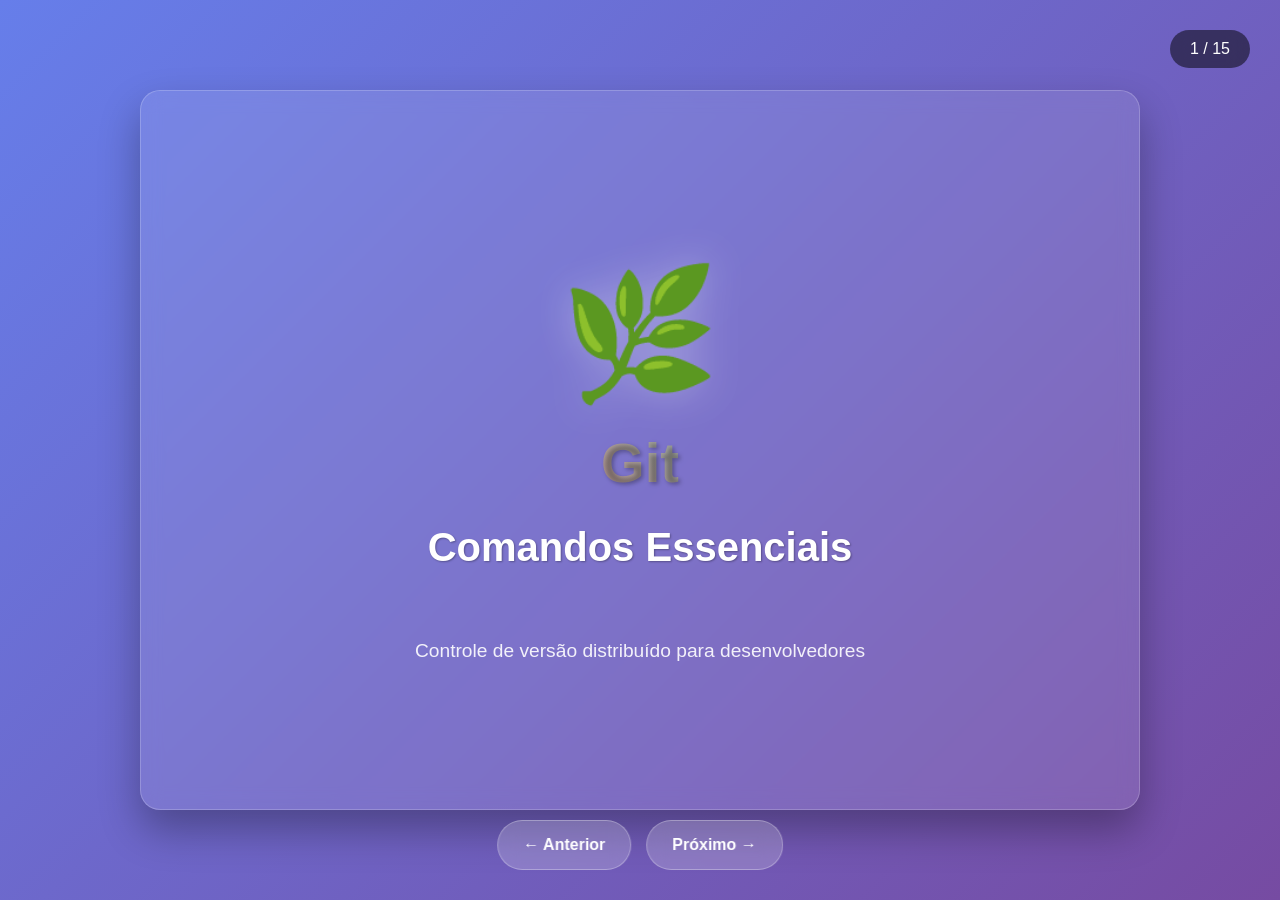
==== index.html @ bf5bda8c "commit init" ====
<!DOCTYPE html>
<html lang="pt-BR">
<head>
    <meta charset="UTF-8">
    <meta name="viewport" content="width=device-width, initial-scale=1.0">
    <title>Git - Comandos Essenciais</title>
    <style>
        * {
            margin: 0;
            padding: 0;
            box-sizing: border-box;
        }

        body {
            font-family: 'Segoe UI', Tahoma, Geneva, Verdana, sans-serif;
            background: linear-gradient(135deg, #667eea 0%, #764ba2 100%);
            color: white;
            overflow: hidden;
        }

        .presentation {
            position: relative;
            width: 100vw;
            height: 100vh;
            display: flex;
            align-items: center;
            justify-content: center;
        }

        .slide {
            display: none;
            width: 90%;
            max-width: 1000px;
            height: 80%;
            background: rgba(255, 255, 255, 0.1);
            backdrop-filter: blur(10px);
            border-radius: 20px;
            padding: 60px;
            text-align: center;
            border: 1px solid rgba(255, 255, 255, 0.2);
            box-shadow: 0 20px 40px rgba(0, 0, 0, 0.3);
            animation: slideIn 0.5s ease-in-out;
        }

        .slide.active {
            display: flex;
            flex-direction: column;
            justify-content: center;
        }

        @keyframes slideIn {
            from {
                opacity: 0;
                transform: translateX(50px);
            }
            to {
                opacity: 1;
                transform: translateX(0);
            }
        }

        h1 {
            font-size: 3.5em;
            margin-bottom: 30px;
            text-shadow: 2px 2px 4px rgba(0, 0, 0, 0.3);
            background: linear-gradient(45deg, #ff6b6b, #4ecdc4);
            -webkit-background-clip: text;
            -webkit-text-fill-color: transparent;
            background-clip: text;
        }

        h2 {
            font-size: 2.5em;
            margin-bottom: 40px;
            color: #fff;
            text-shadow: 1px 1px 2px rgba(0, 0, 0, 0.3);
        }

        h3 {
            font-size: 1.8em;
            margin-bottom: 20px;
            color: #ffd93d;
        }

        .git-logo {
            font-size: 8em;
            margin: 20px 0;
            filter: drop-shadow(0 0 20px rgba(255, 255, 255, 0.3));
        }

        .command-box {
            background: rgba(0, 0, 0, 0.6);
            border-radius: 15px;
            padding: 25px;
            margin: 20px 0;
            font-family: 'Courier New', monospace;
            border-left: 5px solid #4ecdc4;
            text-align: left;
        }

        .command {
            color: #4ecdc4;
            font-size: 1.2em;
            font-weight: bold;
            margin-bottom: 10px;
        }

        .description {
            color: #ccc;
            font-size: 1em;
            line-height: 1.5;
        }

        .workflow-step {
            background: linear-gradient(135deg, rgba(255, 107, 107, 0.2), rgba(78, 205, 196, 0.2));
            border-radius: 15px;
            padding: 25px;
            margin: 15px 0;
            border: 2px solid rgba(255, 255, 255, 0.1);
            transition: transform 0.3s ease;
        }

        .workflow-step:hover {
            transform: translateY(-5px);
            box-shadow: 0 10px 20px rgba(0, 0, 0, 0.2);
        }

        .step-number {
            display: inline-block;
            background: #ff6b6b;
            color: white;
            width: 40px;
            height: 40px;
            border-radius: 50%;
            line-height: 40px;
            text-align: center;
            font-weight: bold;
            margin-right: 15px;
            font-size: 1.2em;
        }

        .navigation {
            position: fixed;
            bottom: 30px;
            left: 50%;
            transform: translateX(-50%);
            display: flex;
            gap: 15px;
            z-index: 1000;
        }

        .nav-btn {
            padding: 15px 25px;
            background: rgba(255, 255, 255, 0.2);
            border: none;
            border-radius: 50px;
            color: white;
            cursor: pointer;
            font-size: 1em;
            font-weight: bold;
            backdrop-filter: blur(10px);
            border: 1px solid rgba(255, 255, 255, 0.3);
            transition: all 0.3s ease;
        }

        .nav-btn:hover {
            background: rgba(255, 255, 255, 0.3);
            transform: translateY(-2px);
            box-shadow: 0 5px 15px rgba(0, 0, 0, 0.3);
        }

        .slide-counter {
            position: fixed;
            top: 30px;
            right: 30px;
            background: rgba(0, 0, 0, 0.5);
            padding: 10px 20px;
            border-radius: 25px;
            font-size: 1em;
            backdrop-filter: blur(10px);
        }

        .important {
            color: #ffd93d;
            font-weight: bold;
        }

        .danger {
            color: #ff6b6b;
            font-weight: bold;
        }

        .success {
            color: #4ecdc4;
            font-weight: bold;
        }

        ul {
            text-align: left;
            list-style: none;
            padding: 0;
        }

        li {
            margin: 15px 0;
            padding-left: 30px;
            position: relative;
            font-size: 1.1em;
        }

        li::before {
            content: "▶";
            position: absolute;
            left: 0;
            color: #4ecdc4;
            font-weight: bold;
        }

        .git-flow {
            display: flex;
            justify-content: space-around;
            align-items: center;
            margin: 30px 0;
        }

        .flow-item {
            text-align: center;
            padding: 20px;
            background: rgba(255, 255, 255, 0.1);
            border-radius: 15px;
            margin: 0 10px;
            flex: 1;
        }

        .arrow {
            font-size: 2em;
            color: #ffd93d;
        }

        @media (max-width: 768px) {
            .slide {
                padding: 30px;
                width: 95%;
            }
            
            h1 { font-size: 2.5em; }
            h2 { font-size: 2em; }
            .git-logo { font-size: 5em; }
            
            .nav-btn {
                padding: 12px 20px;
                font-size: 0.9em;
            }
        }
    </style>
</head>
<body>
    <div class="presentation">
        <!-- Slide 1: Título -->
        <div class="slide active">
            <div class="git-logo">🌿</div>
            <h1>Git</h1>
            <h2>Comandos Essenciais</h2>
            <p style="font-size: 1.2em; margin-top: 30px; opacity: 0.9;">
                Controle de versão distribuído para desenvolvedores
            </p>
        </div>

        <!-- Slide 2: O que é Git -->
        <div class="slide">
            <h2>O que é Git? 🤔</h2>
            <ul>
                <li>Sistema de <span class="success">controle de versão</span> distribuído</li>
                <li>Criado por <span class="important">Linus Torvalds</span> em 2005</li>
                <li>Rastreia <span class="success">mudanças</span> nos arquivos</li>
                <li>Permite <span class="success">colaboração</span> em equipe</li>
                <li>Mantém <span class="important">histórico completo</span> do projeto</li>
                <li>Funciona <span class="success">offline</span></li>
            </ul>
        </div>

        <!-- Slide 3: Configuração Inicial -->
        <div class="slide">
            <h2>Configuração Inicial ⚙️</h2>
            <div class="command-box">
                <div class="command">git config --global user.name "Seu Nome"</div>
                <div class="description">Define seu nome para commits</div>
            </div>
            <div class="command-box">
                <div class="command">git config --global user.email "seu@email.com"</div>
                <div class="description">Define seu email para commits</div>
            </div>
            <div class="command-box">
                <div class="command">git config --list</div>
                <div class="description">Mostra todas as configurações</div>
            </div>
        </div>

        <!-- Slide 4: Iniciando um Repositório -->
        <div class="slide">
            <h2>Iniciando um Repositório 🚀</h2>
            <div class="command-box">
                <div class="command">git init</div>
                <div class="description">Inicializa um novo repositório Git na pasta atual</div>
            </div>
            <div class="command-box">
                <div class="command">git clone &lt;url&gt;</div>
                <div class="description">Clona um repositório remoto para sua máquina</div>
            </div>
            <div class="command-box">
                <div class="command">git status</div>
                <div class="description">Mostra o estado atual do repositório</div>
            </div>
        </div>

        <!-- Slide 5: Comandos Básicos -->
        <div class="slide">
            <h2>Comandos Básicos 📝</h2>
            <div class="command-box">
                <div class="command">git add &lt;arquivo&gt;</div>
                <div class="description">Adiciona arquivo específico à área de stage</div>
            </div>
            <div class="command-box">
                <div class="command">git add .</div>
                <div class="description">Adiciona todos os arquivos modificados à área de stage</div>
            </div>
            <div class="command-box">
                <div class="command">git commit -m "mensagem"</div>
                <div class="description">Confirma as mudanças com uma mensagem descritiva</div>
            </div>
        </div>

        <!-- Slide 6: Fluxo de Trabalho -->
        <div class="slide">
            <h2>Fluxo de Trabalho Git 🔄</h2>
            <div class="git-flow">
                <div class="flow-item">
                    <h3>Working Directory</h3>
                    <p>Arquivos modificados</p>
                </div>
                <div class="arrow">→</div>
                <div class="flow-item">
                    <h3>Staging Area</h3>
                    <p>git add</p>
                </div>
                <div class="arrow">→</div>
                <div class="flow-item">
                    <h3>Repository</h3>
                    <p>git commit</p>
                </div>
            </div>
            <p style="margin-top: 30px; font-size: 1.1em;">
                <span class="important">Working Directory</span> → <span class="success">git add</span> → 
                <span class="important">Staging</span> → <span class="success">git commit</span> → 
                <span class="important">Repository</span>
            </p>
        </div>

        <!-- Slide 7: Visualizando Histórico -->
        <div class="slide">
            <h2>Visualizando Histórico 📊</h2>
            <div class="command-box">
                <div class="command">git log</div>
                <div class="description">Mostra histórico completo de commits</div>
            </div>
            <div class="command-box">
                <div class="command">git log --oneline</div>
                <div class="description">Histórico resumido em uma linha por commit</div>
            </div>
            <div class="command-box">
                <div class="command">git log --graph</div>
                <div class="description">Mostra histórico com representação gráfica</div>
            </div>
            <div class="command-box">
                <div class="command">git show &lt;commit&gt;</div>
                <div class="description">Mostra detalhes de um commit específico</div>
            </div>
        </div>

        <!-- Slide 8: Trabalhando com Branches -->
        <div class="slide">
            <h2>Trabalhando com Branches 🌳</h2>
            <div class="command-box">
                <div class="command">git branch</div>
                <div class="description">Lista todas as branches locais</div>
            </div>
            <div class="command-box">
                <div class="command">git branch &lt;nome&gt;</div>
                <div class="description">Cria uma nova branch</div>
            </div>
            <div class="command-box">
                <div class="command">git checkout &lt;branch&gt;</div>
                <div class="description">Muda para uma branch específica</div>
            </div>
            <div class="command-box">
                <div class="command">git checkout -b &lt;nome&gt;</div>
                <div class="description">Cria e muda para uma nova branch</div>
            </div>
        </div>

        <!-- Slide 9: Merge e Resolução de Conflitos -->
        <div class="slide">
            <h2>Merge e Conflitos 🤝</h2>
            <div class="command-box">
                <div class="command">git merge &lt;branch&gt;</div>
                <div class="description">Faz merge de uma branch na branch atual</div>
            </div>
            <div class="command-box">
                <div class="command">git diff</div>
                <div class="description">Mostra diferenças entre arquivos</div>
            </div>
            <div class="command-box">
                <div class="command">git mergetool</div>
                <div class="description">Abre ferramenta para resolver conflitos</div>
            </div>
            <p style="margin-top: 30px; font-size: 1.1em;">
                <span class="danger">Conflitos</span> acontecem quando duas branches modificam as mesmas linhas
            </p>
        </div>

        <!-- Slide 10: Repositórios Remotos -->
        <div class="slide">
            <h2>Repositórios Remotos 🌐</h2>
            <div class="command-box">
                <div class="command">git remote add origin &lt;url&gt;</div>
                <div class="description">Adiciona um repositório remoto</div>
            </div>
            <div class="command-box">
                <div class="command">git push origin main</div>
                <div class="description">Envia commits para o repositório remoto</div>
            </div>
            <div class="command-box">
                <div class="command">git pull origin main</div>
                <div class="description">Baixa e faz merge das mudanças remotas</div>
            </div>
            <div class="command-box">
                <div class="command">git fetch</div>
                <div class="description">Baixa mudanças sem fazer merge</div>
            </div>
        </div>

        <!-- Slide 11: Comandos Úteis -->
        <div class="slide">
            <h2>Comandos Úteis 🛠️</h2>
            <div class="command-box">
                <div class="command">git reset --soft HEAD~1</div>
                <div class="description">Desfaz último commit mantendo mudanças</div>
            </div>
            <div class="command-box">
                <div class="command">git reset --hard HEAD~1</div>
                <div class="description"><span class="danger">Desfaz último commit e mudanças</span></div>
            </div>
            <div class="command-box">
                <div class="command">git stash</div>
                <div class="description">Salva mudanças temporariamente</div>
            </div>
            <div class="command-box">
                <div class="command">git stash pop</div>
                <div class="description">Restaura mudanças salvas no stash</div>
            </div>
        </div>

        <!-- Slide 12: .gitignore -->
        <div class="slide">
            <h2>.gitignore 🚫</h2>
            <div style="text-align: left; margin: 30px 0;">
                <p style="font-size: 1.2em; margin-bottom: 20px;">Arquivo que especifica quais arquivos o Git deve ignorar:</p>
                <div class="command-box">
                    <div class="command"># Comentários</div>
                    <div class="command">*.log</div>
                    <div class="description">Ignora todos os arquivos .log</div>
                    <div class="command">node_modules/</div>
                    <div class="description">Ignora a pasta node_modules</div>
                    <div class="command">.env</div>
                    <div class="description">Ignora arquivo de configuração</div>
                    <div class="command">*.tmp</div>
                    <div class="description">Ignora arquivos temporários</div>
                </div>
            </div>
        </div>

        <!-- Slide 13: Boas Práticas -->
        <div class="slide">
            <h2>Boas Práticas ✨</h2>
            <ul>
                <li>Faça <span class="success">commits frequentes</span> e pequenos</li>
                <li>Use <span class="important">mensagens descritivas</span> nos commits</li>
                <li>Crie <span class="success">branches</span> para novas features</li>
                <li>Sempre <span class="success">teste</span> antes de fazer push</li>
                <li>Use <span class="important">.gitignore</span> para arquivos desnecessários</li>
                <li>Faça <span class="success">pull</span> antes de push</li>
                <li>Resolva <span class="danger">conflitos</span> cuidadosamente</li>
            </ul>
        </div>

        <!-- Slide 14: Recursos Adicionais -->
        <div class="slide">
            <h2>Recursos Adicionais 📚</h2>
            <ul>
                <li><span class="success">GitHub</span> - Hospedagem de repositórios</li>
                <li><span class="success">GitLab</span> - Plataforma DevOps completa</li>
                <li><span class="success">Bitbucket</span> - Integração com Atlassian</li>
                <li><span class="important">Git GUI</span> - Interface gráfica</li>
                <li><span class="important">VS Code</span> - Extensões para Git</li>
                <li><span class="success">git-flow</span> - Modelo de branching</li>
            </ul>
            <p style="margin-top: 40px; font-size: 1.2em;">
                📖 Documentação oficial: <span class="important">git-scm.com</span>
            </p>
        </div>

        <!-- Slide 15: Conclusão -->
        <div class="slide">
            <div class="git-logo">🎯</div>
            <h2>Conclusão</h2>
            <p style="font-size: 1.3em; margin: 30px 0; line-height: 1.6;">
                Git é uma <span class="success">ferramenta essencial</span> para qualquer desenvolvedor.<br>
                Com estes comandos você já pode <span class="important">começar a versionar</span> seus projetos!
            </p>
            <div style="margin-top: 50px;">
                <h3>🚀 Próximos Passos:</h3>
                <ul style="text-align: center; list-style: none;">
                    <li style="margin: 15px 0;">Pratique com projetos pessoais</li>
                    <li style="margin: 15px 0;">Explore GitHub/GitLab</li>
                    <li style="margin: 15px 0;">Aprenda sobre Git Flow</li>
                </ul>
            </div>
        </div>
    </div>

    <div class="slide-counter">
        <span id="current-slide">1</span> / <span id="total-slides">15</span>
    </div>

    <div class="navigation">
        <button class="nav-btn" onclick="previousSlide()">← Anterior</button>
        <button class="nav-btn" onclick="nextSlide()">Próximo →</button>
    </div>

    <script>
        let currentSlide = 0;
        const slides = document.querySelectorAll('.slide');
        const totalSlides = slides.length;
        
        document.getElementById('total-slides').textContent = totalSlides;

        function showSlide(n) {
            slides[currentSlide].classList.remove('active');
            currentSlide = (n + totalSlides) % totalSlides;
            slides[currentSlide].classList.add('active');
            document.getElementById('current-slide').textContent = currentSlide + 1;
        }

        function nextSlide() {
            showSlide(currentSlide + 1);
        }

        function previousSlide() {
            showSlide(currentSlide - 1);
        }

        // Navegação por teclado
        document.addEventListener('keydown', function(e) {
            if (e.key === 'ArrowRight' || e.key === ' ') {
                nextSlide();
            } else if (e.key === 'ArrowLeft') {
                previousSlide();
            } else if (e.key === 'Home') {
                showSlide(0);
            } else if (e.key === 'End') {
                showSlide(totalSlides - 1);
            }
        });

        // Auto-play opcional (descomente para ativar)
        // setInterval(nextSlide, 10000); // Muda slide a cada 10 segundos
    </script>
</body>
</html>
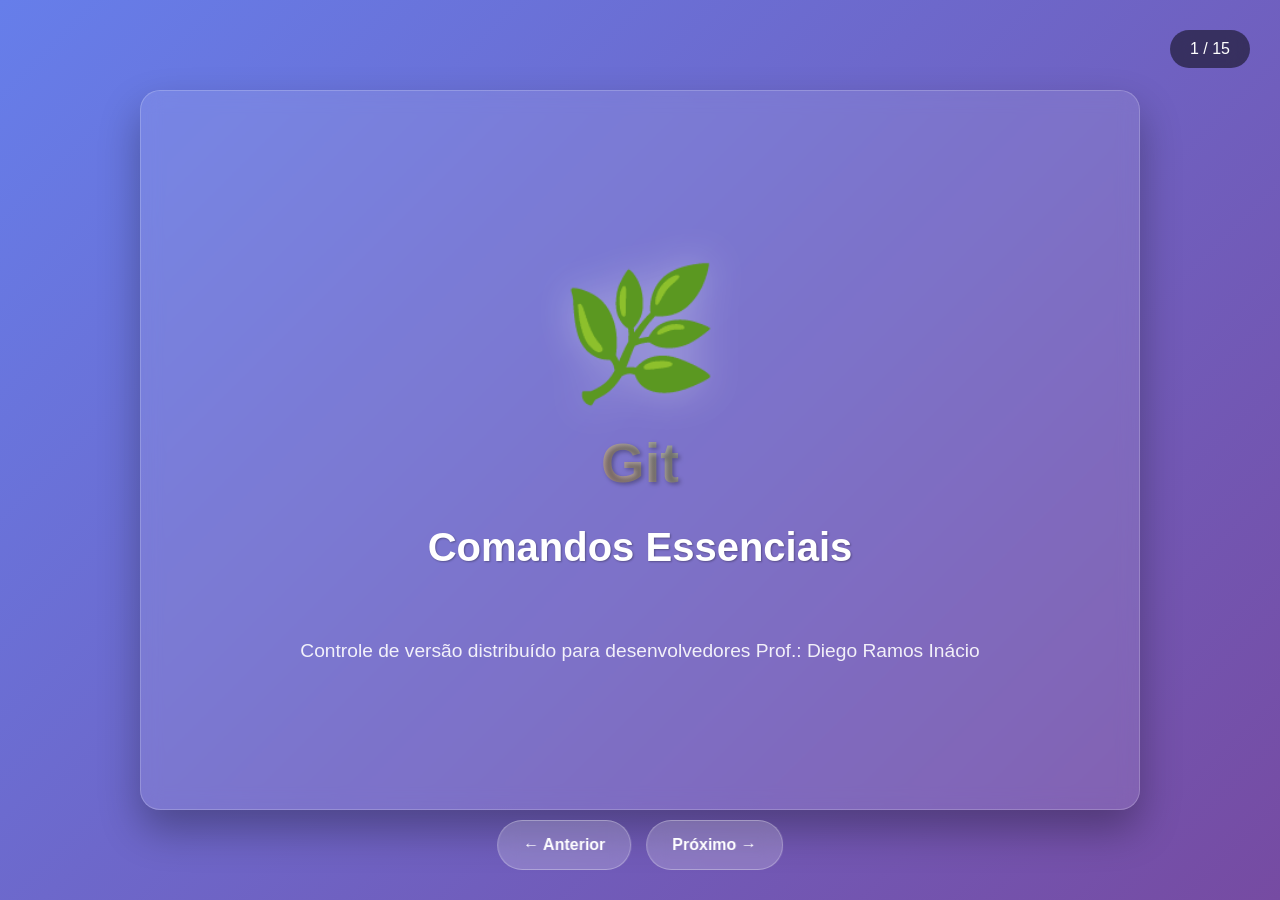
==== commit 9bbd096f: "Update index.html" ====
--- a/index.html
+++ b/index.html
@@ -263,6 +263,7 @@
             <h2>Comandos Essenciais</h2>
             <p style="font-size: 1.2em; margin-top: 30px; opacity: 0.9;">
                 Controle de versão distribuído para desenvolvedores
+                Prof.: Diego Ramos Inácio
             </p>
         </div>
 
@@ -576,4 +577,5 @@
         // setInterval(nextSlide, 10000); // Muda slide a cada 10 segundos
     </script>
 </body>
-</html>+
+</html>
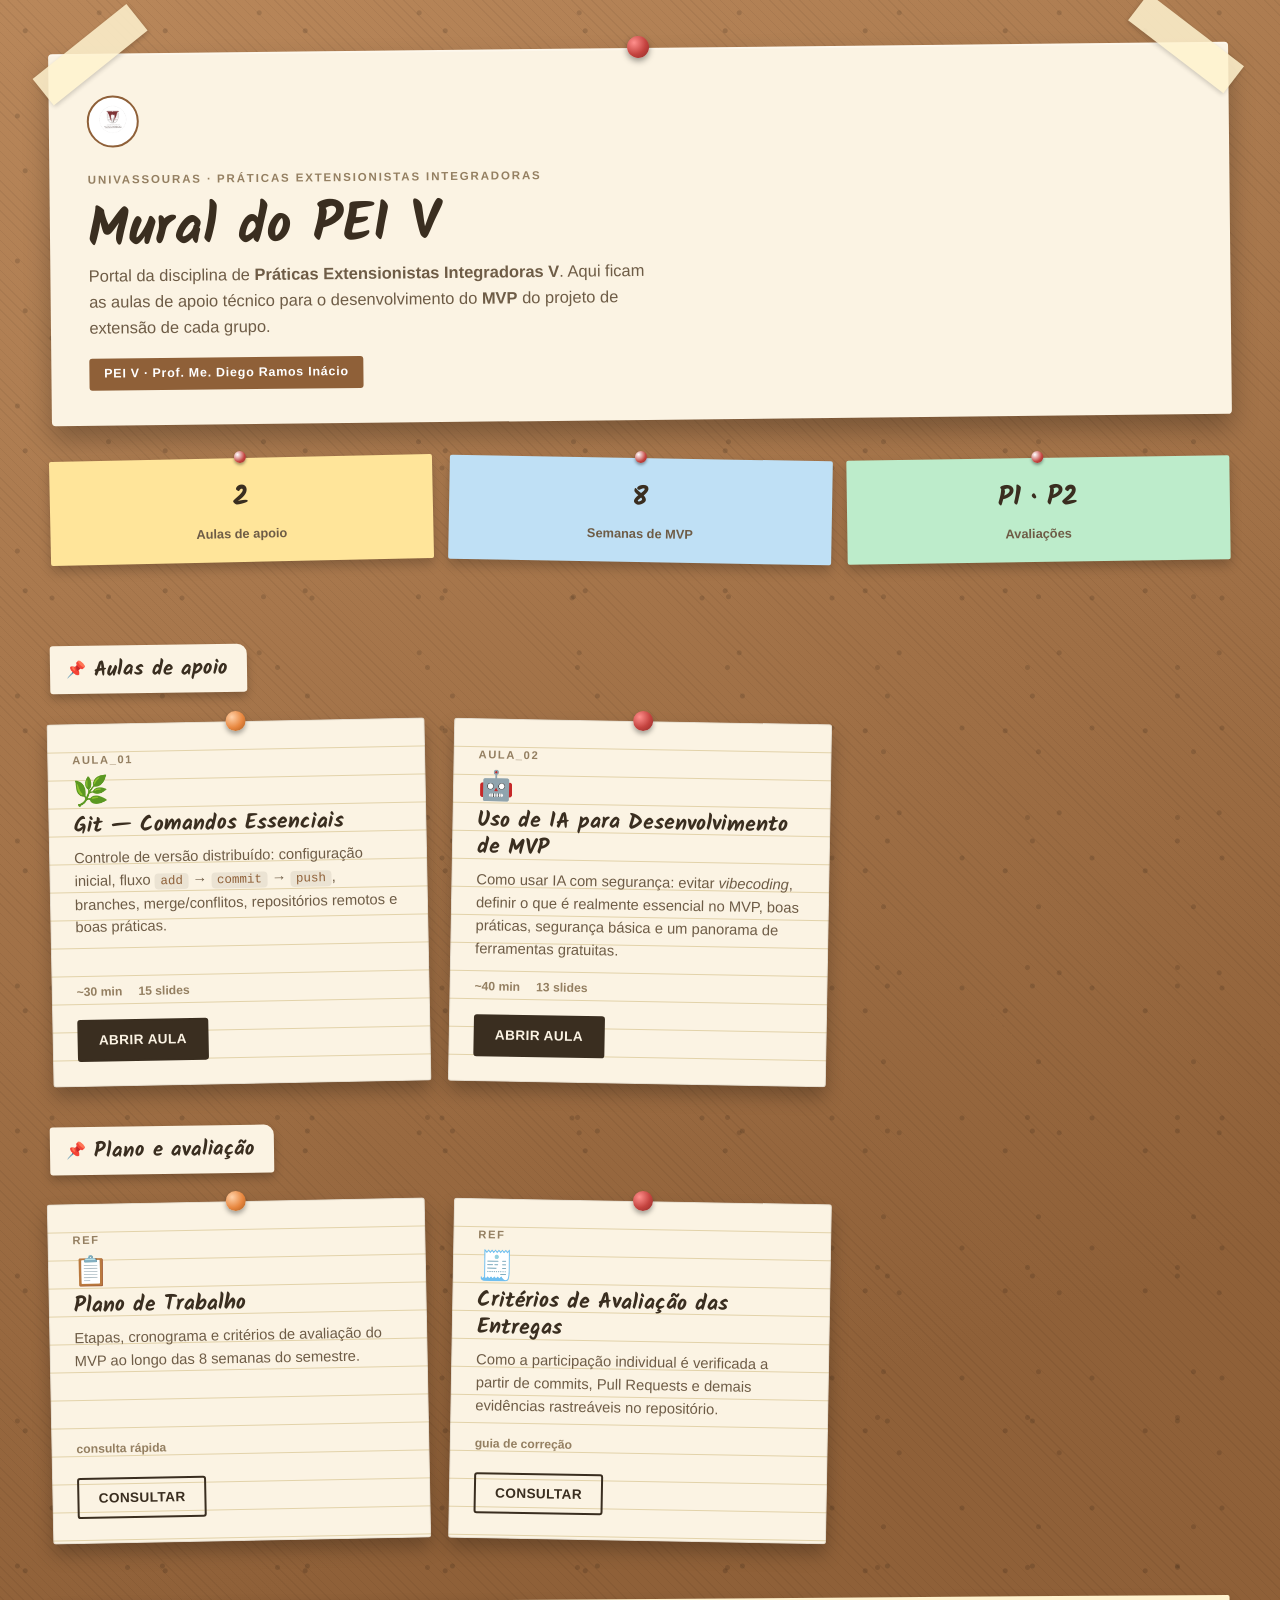
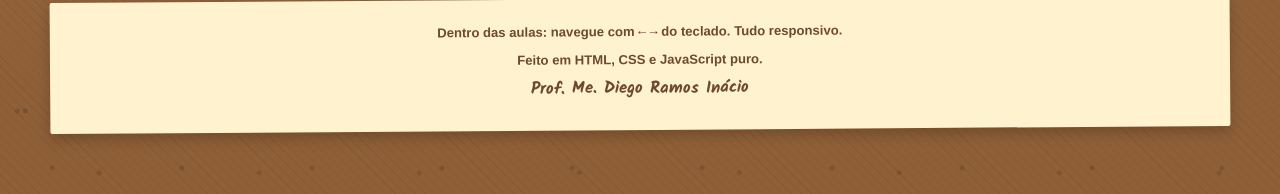
==== commit 9090aa85: "update - aula de uso seguro com IA" ====
--- a/index.html
+++ b/index.html
@@ -1,581 +1,92 @@
-<!DOCTYPE html>
-<html lang="pt-BR">
-<head>
-    <meta charset="UTF-8">
-    <meta name="viewport" content="width=device-width, initial-scale=1.0">
-    <title>Git - Comandos Essenciais</title>
-    <style>
-        * {
-            margin: 0;
-            padding: 0;
-            box-sizing: border-box;
-        }
-
-        body {
-            font-family: 'Segoe UI', Tahoma, Geneva, Verdana, sans-serif;
-            background: linear-gradient(135deg, #667eea 0%, #764ba2 100%);
-            color: white;
-            overflow: hidden;
-        }
-
-        .presentation {
-            position: relative;
-            width: 100vw;
-            height: 100vh;
-            display: flex;
-            align-items: center;
-            justify-content: center;
-        }
-
-        .slide {
-            display: none;
-            width: 90%;
-            max-width: 1000px;
-            height: 80%;
-            background: rgba(255, 255, 255, 0.1);
-            backdrop-filter: blur(10px);
-            border-radius: 20px;
-            padding: 60px;
-            text-align: center;
-            border: 1px solid rgba(255, 255, 255, 0.2);
-            box-shadow: 0 20px 40px rgba(0, 0, 0, 0.3);
-            animation: slideIn 0.5s ease-in-out;
-        }
-
-        .slide.active {
-            display: flex;
-            flex-direction: column;
-            justify-content: center;
-        }
-
-        @keyframes slideIn {
-            from {
-                opacity: 0;
-                transform: translateX(50px);
-            }
-            to {
-                opacity: 1;
-                transform: translateX(0);
-            }
-        }
-
-        h1 {
-            font-size: 3.5em;
-            margin-bottom: 30px;
-            text-shadow: 2px 2px 4px rgba(0, 0, 0, 0.3);
-            background: linear-gradient(45deg, #ff6b6b, #4ecdc4);
-            -webkit-background-clip: text;
-            -webkit-text-fill-color: transparent;
-            background-clip: text;
-        }
-
-        h2 {
-            font-size: 2.5em;
-            margin-bottom: 40px;
-            color: #fff;
-            text-shadow: 1px 1px 2px rgba(0, 0, 0, 0.3);
-        }
-
-        h3 {
-            font-size: 1.8em;
-            margin-bottom: 20px;
-            color: #ffd93d;
-        }
-
-        .git-logo {
-            font-size: 8em;
-            margin: 20px 0;
-            filter: drop-shadow(0 0 20px rgba(255, 255, 255, 0.3));
-        }
-
-        .command-box {
-            background: rgba(0, 0, 0, 0.6);
-            border-radius: 15px;
-            padding: 25px;
-            margin: 20px 0;
-            font-family: 'Courier New', monospace;
-            border-left: 5px solid #4ecdc4;
-            text-align: left;
-        }
-
-        .command {
-            color: #4ecdc4;
-            font-size: 1.2em;
-            font-weight: bold;
-            margin-bottom: 10px;
-        }
-
-        .description {
-            color: #ccc;
-            font-size: 1em;
-            line-height: 1.5;
-        }
-
-        .workflow-step {
-            background: linear-gradient(135deg, rgba(255, 107, 107, 0.2), rgba(78, 205, 196, 0.2));
-            border-radius: 15px;
-            padding: 25px;
-            margin: 15px 0;
-            border: 2px solid rgba(255, 255, 255, 0.1);
-            transition: transform 0.3s ease;
-        }
-
-        .workflow-step:hover {
-            transform: translateY(-5px);
-            box-shadow: 0 10px 20px rgba(0, 0, 0, 0.2);
-        }
-
-        .step-number {
-            display: inline-block;
-            background: #ff6b6b;
-            color: white;
-            width: 40px;
-            height: 40px;
-            border-radius: 50%;
-            line-height: 40px;
-            text-align: center;
-            font-weight: bold;
-            margin-right: 15px;
-            font-size: 1.2em;
-        }
-
-        .navigation {
-            position: fixed;
-            bottom: 30px;
-            left: 50%;
-            transform: translateX(-50%);
-            display: flex;
-            gap: 15px;
-            z-index: 1000;
-        }
-
-        .nav-btn {
-            padding: 15px 25px;
-            background: rgba(255, 255, 255, 0.2);
-            border: none;
-            border-radius: 50px;
-            color: white;
-            cursor: pointer;
-            font-size: 1em;
-            font-weight: bold;
-            backdrop-filter: blur(10px);
-            border: 1px solid rgba(255, 255, 255, 0.3);
-            transition: all 0.3s ease;
-        }
-
-        .nav-btn:hover {
-            background: rgba(255, 255, 255, 0.3);
-            transform: translateY(-2px);
-            box-shadow: 0 5px 15px rgba(0, 0, 0, 0.3);
-        }
-
-        .slide-counter {
-            position: fixed;
-            top: 30px;
-            right: 30px;
-            background: rgba(0, 0, 0, 0.5);
-            padding: 10px 20px;
-            border-radius: 25px;
-            font-size: 1em;
-            backdrop-filter: blur(10px);
-        }
-
-        .important {
-            color: #ffd93d;
-            font-weight: bold;
-        }
-
-        .danger {
-            color: #ff6b6b;
-            font-weight: bold;
-        }
-
-        .success {
-            color: #4ecdc4;
-            font-weight: bold;
-        }
-
-        ul {
-            text-align: left;
-            list-style: none;
-            padding: 0;
-        }
-
-        li {
-            margin: 15px 0;
-            padding-left: 30px;
-            position: relative;
-            font-size: 1.1em;
-        }
-
-        li::before {
-            content: "▶";
-            position: absolute;
-            left: 0;
-            color: #4ecdc4;
-            font-weight: bold;
-        }
-
-        .git-flow {
-            display: flex;
-            justify-content: space-around;
-            align-items: center;
-            margin: 30px 0;
-        }
-
-        .flow-item {
-            text-align: center;
-            padding: 20px;
-            background: rgba(255, 255, 255, 0.1);
-            border-radius: 15px;
-            margin: 0 10px;
-            flex: 1;
-        }
-
-        .arrow {
-            font-size: 2em;
-            color: #ffd93d;
-        }
-
-        @media (max-width: 768px) {
-            .slide {
-                padding: 30px;
-                width: 95%;
-            }
-            
-            h1 { font-size: 2.5em; }
-            h2 { font-size: 2em; }
-            .git-logo { font-size: 5em; }
-            
-            .nav-btn {
-                padding: 12px 20px;
-                font-size: 0.9em;
-            }
-        }
-    </style>
-</head>
-<body>
-    <div class="presentation">
-        <!-- Slide 1: Título -->
-        <div class="slide active">
-            <div class="git-logo">🌿</div>
-            <h1>Git</h1>
-            <h2>Comandos Essenciais</h2>
-            <p style="font-size: 1.2em; margin-top: 30px; opacity: 0.9;">
-                Controle de versão distribuído para desenvolvedores
-                Prof.: Diego Ramos Inácio
-            </p>
-        </div>
-
-        <!-- Slide 2: O que é Git -->
-        <div class="slide">
-            <h2>O que é Git? 🤔</h2>
-            <ul>
-                <li>Sistema de <span class="success">controle de versão</span> distribuído</li>
-                <li>Criado por <span class="important">Linus Torvalds</span> em 2005</li>
-                <li>Rastreia <span class="success">mudanças</span> nos arquivos</li>
-                <li>Permite <span class="success">colaboração</span> em equipe</li>
-                <li>Mantém <span class="important">histórico completo</span> do projeto</li>
-                <li>Funciona <span class="success">offline</span></li>
-            </ul>
-        </div>
-
-        <!-- Slide 3: Configuração Inicial -->
-        <div class="slide">
-            <h2>Configuração Inicial ⚙️</h2>
-            <div class="command-box">
-                <div class="command">git config --global user.name "Seu Nome"</div>
-                <div class="description">Define seu nome para commits</div>
-            </div>
-            <div class="command-box">
-                <div class="command">git config --global user.email "seu@email.com"</div>
-                <div class="description">Define seu email para commits</div>
-            </div>
-            <div class="command-box">
-                <div class="command">git config --list</div>
-                <div class="description">Mostra todas as configurações</div>
-            </div>
-        </div>
-
-        <!-- Slide 4: Iniciando um Repositório -->
-        <div class="slide">
-            <h2>Iniciando um Repositório 🚀</h2>
-            <div class="command-box">
-                <div class="command">git init</div>
-                <div class="description">Inicializa um novo repositório Git na pasta atual</div>
-            </div>
-            <div class="command-box">
-                <div class="command">git clone &lt;url&gt;</div>
-                <div class="description">Clona um repositório remoto para sua máquina</div>
-            </div>
-            <div class="command-box">
-                <div class="command">git status</div>
-                <div class="description">Mostra o estado atual do repositório</div>
-            </div>
-        </div>
-
-        <!-- Slide 5: Comandos Básicos -->
-        <div class="slide">
-            <h2>Comandos Básicos 📝</h2>
-            <div class="command-box">
-                <div class="command">git add &lt;arquivo&gt;</div>
-                <div class="description">Adiciona arquivo específico à área de stage</div>
-            </div>
-            <div class="command-box">
-                <div class="command">git add .</div>
-                <div class="description">Adiciona todos os arquivos modificados à área de stage</div>
-            </div>
-            <div class="command-box">
-                <div class="command">git commit -m "mensagem"</div>
-                <div class="description">Confirma as mudanças com uma mensagem descritiva</div>
-            </div>
-        </div>
-
-        <!-- Slide 6: Fluxo de Trabalho -->
-        <div class="slide">
-            <h2>Fluxo de Trabalho Git 🔄</h2>
-            <div class="git-flow">
-                <div class="flow-item">
-                    <h3>Working Directory</h3>
-                    <p>Arquivos modificados</p>
-                </div>
-                <div class="arrow">→</div>
-                <div class="flow-item">
-                    <h3>Staging Area</h3>
-                    <p>git add</p>
-                </div>
-                <div class="arrow">→</div>
-                <div class="flow-item">
-                    <h3>Repository</h3>
-                    <p>git commit</p>
-                </div>
-            </div>
-            <p style="margin-top: 30px; font-size: 1.1em;">
-                <span class="important">Working Directory</span> → <span class="success">git add</span> → 
-                <span class="important">Staging</span> → <span class="success">git commit</span> → 
-                <span class="important">Repository</span>
-            </p>
-        </div>
-
-        <!-- Slide 7: Visualizando Histórico -->
-        <div class="slide">
-            <h2>Visualizando Histórico 📊</h2>
-            <div class="command-box">
-                <div class="command">git log</div>
-                <div class="description">Mostra histórico completo de commits</div>
-            </div>
-            <div class="command-box">
-                <div class="command">git log --oneline</div>
-                <div class="description">Histórico resumido em uma linha por commit</div>
-            </div>
-            <div class="command-box">
-                <div class="command">git log --graph</div>
-                <div class="description">Mostra histórico com representação gráfica</div>
-            </div>
-            <div class="command-box">
-                <div class="command">git show &lt;commit&gt;</div>
-                <div class="description">Mostra detalhes de um commit específico</div>
-            </div>
-        </div>
-
-        <!-- Slide 8: Trabalhando com Branches -->
-        <div class="slide">
-            <h2>Trabalhando com Branches 🌳</h2>
-            <div class="command-box">
-                <div class="command">git branch</div>
-                <div class="description">Lista todas as branches locais</div>
-            </div>
-            <div class="command-box">
-                <div class="command">git branch &lt;nome&gt;</div>
-                <div class="description">Cria uma nova branch</div>
-            </div>
-            <div class="command-box">
-                <div class="command">git checkout &lt;branch&gt;</div>
-                <div class="description">Muda para uma branch específica</div>
-            </div>
-            <div class="command-box">
-                <div class="command">git checkout -b &lt;nome&gt;</div>
-                <div class="description">Cria e muda para uma nova branch</div>
-            </div>
-        </div>
-
-        <!-- Slide 9: Merge e Resolução de Conflitos -->
-        <div class="slide">
-            <h2>Merge e Conflitos 🤝</h2>
-            <div class="command-box">
-                <div class="command">git merge &lt;branch&gt;</div>
-                <div class="description">Faz merge de uma branch na branch atual</div>
-            </div>
-            <div class="command-box">
-                <div class="command">git diff</div>
-                <div class="description">Mostra diferenças entre arquivos</div>
-            </div>
-            <div class="command-box">
-                <div class="command">git mergetool</div>
-                <div class="description">Abre ferramenta para resolver conflitos</div>
-            </div>
-            <p style="margin-top: 30px; font-size: 1.1em;">
-                <span class="danger">Conflitos</span> acontecem quando duas branches modificam as mesmas linhas
-            </p>
-        </div>
-
-        <!-- Slide 10: Repositórios Remotos -->
-        <div class="slide">
-            <h2>Repositórios Remotos 🌐</h2>
-            <div class="command-box">
-                <div class="command">git remote add origin &lt;url&gt;</div>
-                <div class="description">Adiciona um repositório remoto</div>
-            </div>
-            <div class="command-box">
-                <div class="command">git push origin main</div>
-                <div class="description">Envia commits para o repositório remoto</div>
-            </div>
-            <div class="command-box">
-                <div class="command">git pull origin main</div>
-                <div class="description">Baixa e faz merge das mudanças remotas</div>
-            </div>
-            <div class="command-box">
-                <div class="command">git fetch</div>
-                <div class="description">Baixa mudanças sem fazer merge</div>
-            </div>
-        </div>
-
-        <!-- Slide 11: Comandos Úteis -->
-        <div class="slide">
-            <h2>Comandos Úteis 🛠️</h2>
-            <div class="command-box">
-                <div class="command">git reset --soft HEAD~1</div>
-                <div class="description">Desfaz último commit mantendo mudanças</div>
-            </div>
-            <div class="command-box">
-                <div class="command">git reset --hard HEAD~1</div>
-                <div class="description"><span class="danger">Desfaz último commit e mudanças</span></div>
-            </div>
-            <div class="command-box">
-                <div class="command">git stash</div>
-                <div class="description">Salva mudanças temporariamente</div>
-            </div>
-            <div class="command-box">
-                <div class="command">git stash pop</div>
-                <div class="description">Restaura mudanças salvas no stash</div>
-            </div>
-        </div>
-
-        <!-- Slide 12: .gitignore -->
-        <div class="slide">
-            <h2>.gitignore 🚫</h2>
-            <div style="text-align: left; margin: 30px 0;">
-                <p style="font-size: 1.2em; margin-bottom: 20px;">Arquivo que especifica quais arquivos o Git deve ignorar:</p>
-                <div class="command-box">
-                    <div class="command"># Comentários</div>
-                    <div class="command">*.log</div>
-                    <div class="description">Ignora todos os arquivos .log</div>
-                    <div class="command">node_modules/</div>
-                    <div class="description">Ignora a pasta node_modules</div>
-                    <div class="command">.env</div>
-                    <div class="description">Ignora arquivo de configuração</div>
-                    <div class="command">*.tmp</div>
-                    <div class="description">Ignora arquivos temporários</div>
-                </div>
-            </div>
-        </div>
-
-        <!-- Slide 13: Boas Práticas -->
-        <div class="slide">
-            <h2>Boas Práticas ✨</h2>
-            <ul>
-                <li>Faça <span class="success">commits frequentes</span> e pequenos</li>
-                <li>Use <span class="important">mensagens descritivas</span> nos commits</li>
-                <li>Crie <span class="success">branches</span> para novas features</li>
-                <li>Sempre <span class="success">teste</span> antes de fazer push</li>
-                <li>Use <span class="important">.gitignore</span> para arquivos desnecessários</li>
-                <li>Faça <span class="success">pull</span> antes de push</li>
-                <li>Resolva <span class="danger">conflitos</span> cuidadosamente</li>
-            </ul>
-        </div>
-
-        <!-- Slide 14: Recursos Adicionais -->
-        <div class="slide">
-            <h2>Recursos Adicionais 📚</h2>
-            <ul>
-                <li><span class="success">GitHub</span> - Hospedagem de repositórios</li>
-                <li><span class="success">GitLab</span> - Plataforma DevOps completa</li>
-                <li><span class="success">Bitbucket</span> - Integração com Atlassian</li>
-                <li><span class="important">Git GUI</span> - Interface gráfica</li>
-                <li><span class="important">VS Code</span> - Extensões para Git</li>
-                <li><span class="success">git-flow</span> - Modelo de branching</li>
-            </ul>
-            <p style="margin-top: 40px; font-size: 1.2em;">
-                📖 Documentação oficial: <span class="important">git-scm.com</span>
-            </p>
-        </div>
-
-        <!-- Slide 15: Conclusão -->
-        <div class="slide">
-            <div class="git-logo">🎯</div>
-            <h2>Conclusão</h2>
-            <p style="font-size: 1.3em; margin: 30px 0; line-height: 1.6;">
-                Git é uma <span class="success">ferramenta essencial</span> para qualquer desenvolvedor.<br>
-                Com estes comandos você já pode <span class="important">começar a versionar</span> seus projetos!
-            </p>
-            <div style="margin-top: 50px;">
-                <h3>🚀 Próximos Passos:</h3>
-                <ul style="text-align: center; list-style: none;">
-                    <li style="margin: 15px 0;">Pratique com projetos pessoais</li>
-                    <li style="margin: 15px 0;">Explore GitHub/GitLab</li>
-                    <li style="margin: 15px 0;">Aprenda sobre Git Flow</li>
-                </ul>
-            </div>
-        </div>
-    </div>
-
-    <div class="slide-counter">
-        <span id="current-slide">1</span> / <span id="total-slides">15</span>
-    </div>
-
-    <div class="navigation">
-        <button class="nav-btn" onclick="previousSlide()">← Anterior</button>
-        <button class="nav-btn" onclick="nextSlide()">Próximo →</button>
-    </div>
-
-    <script>
-        let currentSlide = 0;
-        const slides = document.querySelectorAll('.slide');
-        const totalSlides = slides.length;
-        
-        document.getElementById('total-slides').textContent = totalSlides;
-
-        function showSlide(n) {
-            slides[currentSlide].classList.remove('active');
-            currentSlide = (n + totalSlides) % totalSlides;
-            slides[currentSlide].classList.add('active');
-            document.getElementById('current-slide').textContent = currentSlide + 1;
-        }
-
-        function nextSlide() {
-            showSlide(currentSlide + 1);
-        }
-
-        function previousSlide() {
-            showSlide(currentSlide - 1);
-        }
-
-        // Navegação por teclado
-        document.addEventListener('keydown', function(e) {
-            if (e.key === 'ArrowRight' || e.key === ' ') {
-                nextSlide();
-            } else if (e.key === 'ArrowLeft') {
-                previousSlide();
-            } else if (e.key === 'Home') {
-                showSlide(0);
-            } else if (e.key === 'End') {
-                showSlide(totalSlides - 1);
-            }
-        });
-
-        // Auto-play opcional (descomente para ativar)
-        // setInterval(nextSlide, 10000); // Muda slide a cada 10 segundos
-    </script>
-</body>
-
-</html>
+<!DOCTYPE html>
+<html lang="pt-BR">
+<head>
+  <meta charset="UTF-8">
+  <meta name="viewport" content="width=device-width, initial-scale=1.0">
+  <title>PEI V — Portal da Disciplina</title>
+  <link rel="preconnect" href="https://fonts.googleapis.com">
+  <link rel="preconnect" href="https://fonts.gstatic.com" crossorigin>
+  <link href="https://fonts.googleapis.com/css2?family=Kalam:wght@400;700&display=swap" rel="stylesheet">
+  <link rel="stylesheet" href="assets/css/site.css">
+</head>
+<body>
+  <div class="container">
+
+    <!-- ===================== CABEÇALHO ===================== -->
+    <header class="header">
+      <span class="pin"></span>
+      <img class="brasao" src="assets/img/logo_univassouras.png" alt="Universidade de Vassouras">
+      <div class="eyebrow">univassouras · práticas extensionistas integradoras</div>
+      <h1>Mural do PEI V</h1>
+      <p>
+        Portal da disciplina de <b>Práticas Extensionistas Integradoras V</b>. Aqui ficam as
+        aulas de apoio técnico para o desenvolvimento do <b>MVP</b> do projeto de extensão de cada grupo.
+      </p>
+      <span class="inst">PEI V · Prof. Me. Diego Ramos Inácio</span>
+    </header>
+
+    <!-- ===================== NÚMEROS ===================== -->
+    <div class="stats">
+      <div class="stat-item"><span class="stat-number">2</span><div class="stat-label">Aulas de apoio</div></div>
+      <div class="stat-item"><span class="stat-number">8</span><div class="stat-label">Semanas de MVP</div></div>
+      <div class="stat-item"><span class="stat-number">P1 · P2</span><div class="stat-label">Avaliações</div></div>
+    </div>
+
+    <!-- ===================== AULAS ===================== -->
+    <h2 class="grupo-titulo">Aulas de apoio</h2>
+    <div class="courses-grid">
+
+      <div class="course-card">
+        <div class="course-num">aula_01</div>
+        <div class="course-icon">🌿</div>
+        <h3 class="course-title">Git — Comandos Essenciais</h3>
+        <p class="course-description">Controle de versão distribuído: configuração inicial, fluxo <code>add</code> → <code>commit</code> → <code>push</code>, branches, merge/conflitos, repositórios remotos e boas práticas.</p>
+        <div class="course-meta"><span>~30 min</span><span>15 slides</span></div>
+        <a href="Aula_01_Git_Essencial.html" class="btn-primary">abrir aula</a>
+      </div>
+
+      <div class="course-card">
+        <div class="course-num">aula_02</div>
+        <div class="course-icon">🤖</div>
+        <h3 class="course-title">Uso de IA para Desenvolvimento de MVP</h3>
+        <p class="course-description">Como usar IA com segurança: evitar <em>vibecoding</em>, definir o que é realmente essencial no MVP, boas práticas, segurança básica e um panorama de ferramentas gratuitas.</p>
+        <div class="course-meta"><span>~40 min</span><span>13 slides</span></div>
+        <a href="Aula_02_IA_para_MVP.html" class="btn-primary">abrir aula</a>
+      </div>
+
+    </div>
+
+    <!-- ===================== APOIO ===================== -->
+    <h2 class="grupo-titulo">Plano e avaliação</h2>
+    <div class="courses-grid">
+
+      <div class="course-card">
+        <div class="course-num">ref</div>
+        <div class="course-icon">📋</div>
+        <h3 class="course-title">Plano de Trabalho</h3>
+        <p class="course-description">Etapas, cronograma e critérios de avaliação do MVP ao longo das 8 semanas do semestre.</p>
+        <div class="course-meta"><span>consulta rápida</span></div>
+        <a href="README.md" class="btn-ghost">consultar</a>
+      </div>
+
+      <div class="course-card">
+        <div class="course-num">ref</div>
+        <div class="course-icon">🧾</div>
+        <h3 class="course-title">Critérios de Avaliação das Entregas</h3>
+        <p class="course-description">Como a participação individual é verificada a partir de commits, Pull Requests e demais evidências rastreáveis no repositório.</p>
+        <div class="course-meta"><span>guia de correção</span></div>
+        <a href="CRITERIOS_AVALIACAO_ENTREGAS.md" class="btn-ghost">consultar</a>
+      </div>
+
+    </div>
+
+    <!-- ===================== RODAPÉ ===================== -->
+    <div class="footer">
+      <p>Dentro das aulas: navegue com <code>←</code> <code>→</code> do teclado. Tudo responsivo.</p>
+      <p>Feito em HTML, CSS e JavaScript puro.</p>
+      <p class="prof">Prof. Me. Diego Ramos Inácio</p>
+    </div>
+
+  </div>
+</body>
+</html>
--- a/assets/css/site.css
+++ b/assets/css/site.css
@@ -0,0 +1,250 @@
+/* ================================================================
+   PEI V — portal da disciplina
+   Identidade própria: "mural de obra" — quadro de cortiça com fichas,
+   post-its e fita crepe. Papel claro, nada de terminal escuro.
+   ================================================================ */
+:root{
+  --cork:#b9875a;
+  --cork-dark:#8f6038;
+  --cork-shadow:#6e4a2c;
+  --paper:#fbf3e3;
+  --paper-2:#f3e8cf;
+  --card-line:#e2d2a9;
+  --ink:#3a2e20;
+  --muted:#6e5c46;
+  --muted-dim:#947f61;
+  --pin:#c4433f;
+  --pin-dark:#8e2b28;
+  --tape:#fff3cf;
+  --note-yellow:#ffe59a;
+  --note-pink:#ffc9d6;
+  --note-mint:#bdeccb;
+  --note-blue:#bfe0f5;
+  --note-lilac:#e3cdfb;
+  --hand:"Kalam","Segoe Print","Comic Sans MS",cursive;
+  --sans:"Trebuchet MS","Segoe UI",Verdana,sans-serif;
+}
+
+*{margin:0;padding:0;box-sizing:border-box}
+
+body{
+  font-family:var(--sans);
+  color:var(--ink);
+  background-color:var(--cork);
+  background-image:
+    radial-gradient(circle at 18% 22%, rgba(0,0,0,.14) 0 2px, transparent 3px),
+    radial-gradient(circle at 62% 8%, rgba(0,0,0,.12) 0 2px, transparent 3px),
+    radial-gradient(circle at 40% 60%, rgba(0,0,0,.13) 0 2px, transparent 3px),
+    radial-gradient(circle at 85% 45%, rgba(0,0,0,.12) 0 2px, transparent 3px),
+    radial-gradient(circle at 12% 80%, rgba(0,0,0,.13) 0 2px, transparent 3px),
+    radial-gradient(circle at 70% 85%, rgba(0,0,0,.12) 0 2px, transparent 3px),
+    repeating-linear-gradient(45deg, rgba(0,0,0,.05) 0 1px, transparent 1px 7px),
+    linear-gradient(160deg, var(--cork), var(--cork-dark) 75%);
+  background-size: 140px 140px, 160px 160px, 130px 130px, 150px 150px, 145px 145px, 155px 155px, auto, auto;
+  min-height:100vh;
+  padding:3rem 1.5rem 4rem;
+  line-height:1.6;
+}
+
+.container{max-width:1180px;margin:0 auto}
+
+/* ---------- cabeçalho: ficha presa com percevejo + fita crepe ---------- */
+.header{
+  position:relative;
+  background:var(--paper);
+  border-radius:4px;
+  padding:2.6rem 2.4rem 2.2rem;
+  box-shadow:0 14px 26px rgba(0,0,0,.28), 0 2px 0 rgba(255,255,255,.3) inset;
+  transform:rotate(-0.6deg);
+}
+.header::before, .header::after{
+  content:"";
+  position:absolute;
+  top:-16px;
+  width:120px;height:34px;
+  background:var(--tape);
+  opacity:.85;
+  box-shadow:0 2px 4px rgba(0,0,0,.2);
+}
+.header::before{ left:-18px; transform:rotate(-38deg); }
+.header::after{ right:-18px; transform:rotate(38deg); }
+.header .pin{
+  position:absolute;
+  top:-12px; left:50%;
+  transform:translateX(-50%);
+  width:22px;height:22px;border-radius:50%;
+  background:radial-gradient(circle at 32% 30%, #ff8f8c, var(--pin) 55%, var(--pin-dark) 100%);
+  box-shadow:0 3px 6px rgba(0,0,0,.4);
+  z-index:2;
+}
+.header .brasao{
+  height:52px;width:52px;object-fit:contain;
+  background:#fff;border-radius:50%;border:2px solid var(--cork-dark);
+  padding:4px;margin-bottom:1rem;
+}
+.header .eyebrow{
+  font-family:var(--sans);font-size:.72rem;letter-spacing:.16em;
+  text-transform:uppercase;color:var(--muted-dim);margin-bottom:.5rem;
+  font-weight:700;
+}
+.header h1{
+  font-family:var(--hand);
+  font-size:clamp(2.3rem,6vw,3.4rem);
+  font-weight:700;line-height:1.05;color:var(--ink);
+  margin-bottom:.5rem;
+  transform:rotate(-0.5deg);
+}
+.header p{color:var(--muted);max-width:62ch;font-size:1.03rem}
+.header .inst{
+  display:inline-block;margin-top:1.1rem;font-size:.78rem;
+  letter-spacing:.06em;color:#fff;background:var(--cork-dark);
+  padding:.35rem .9rem;border-radius:3px;font-weight:700;
+}
+
+/* ---------- faixa de números: post-its pequenos ---------- */
+.stats{
+  display:grid;grid-template-columns:repeat(auto-fit,minmax(150px,1fr));
+  gap:16px;
+  margin:2.4rem 0 2.6rem;
+}
+.stat-item{
+  background:var(--note-yellow);
+  padding:1.1rem .8rem;text-align:center;border-radius:2px;
+  box-shadow:0 6px 12px rgba(0,0,0,.22);
+  transform:rotate(-1.2deg);
+  position:relative;
+}
+.stats .stat-item:nth-child(2){ background:var(--note-blue); transform:rotate(1deg); }
+.stats .stat-item:nth-child(3){ background:var(--note-mint); transform:rotate(-0.8deg); }
+.stats .stat-item:nth-child(4){ background:var(--note-pink); transform:rotate(1.3deg); }
+.stat-item::before{
+  content:"";position:absolute;top:-7px;left:50%;transform:translateX(-50%);
+  width:12px;height:12px;border-radius:50%;
+  background:radial-gradient(circle at 30% 30%, #fff, var(--pin) 60%, var(--pin-dark));
+  box-shadow:0 2px 3px rgba(0,0,0,.35);
+}
+.stat-number{
+  font-family:var(--hand);font-size:1.7rem;font-weight:700;
+  color:var(--ink);display:block;
+}
+.stat-label{color:var(--muted);font-size:.8rem;margin-top:.3rem;font-weight:600}
+
+/* ---------- divisores de grupo: etiqueta tipo aba de pasta ---------- */
+.grupo-titulo{
+  font-family:var(--hand);font-size:1.3rem;font-weight:700;
+  color:var(--ink);
+  margin:2.6rem 0 1.3rem;
+  display:inline-flex;align-items:center;gap:.5rem;
+  background:var(--paper);
+  padding:.5rem 1.2rem .45rem 1rem;
+  border-radius:3px 10px 3px 3px;
+  box-shadow:0 5px 10px rgba(0,0,0,.22);
+  transform:rotate(-0.8deg);
+}
+.grupo-titulo::before{content:"📌";font-size:1rem}
+
+.courses-grid{
+  display:grid;grid-template-columns:repeat(auto-fill,minmax(300px,1fr));
+  gap:1.6rem 1.4rem;
+  padding-top:.4rem;
+}
+
+/* ---------- cartões: fichas de índice presas no mural ---------- */
+.course-card{
+  position:relative;
+  background:var(--paper);
+  background-image:repeating-linear-gradient(var(--paper) 0 27px, var(--card-line) 27px 28px);
+  border:1px solid rgba(58,46,32,.12);
+  border-radius:3px;
+  padding:1.7rem 1.5rem 1.5rem;
+  display:flex;flex-direction:column;
+  box-shadow:0 10px 18px rgba(0,0,0,.25);
+  transition:transform .22s ease, box-shadow .22s ease;
+  transform:rotate(-1.1deg);
+}
+.courses-grid .course-card:nth-child(2n){ transform:rotate(1deg); }
+.courses-grid .course-card:nth-child(3n){ transform:rotate(-0.4deg); }
+.course-card::before{
+  content:"";position:absolute;top:-11px;left:50%;transform:translateX(-50%);
+  width:20px;height:20px;border-radius:50%;
+  background:radial-gradient(circle at 32% 30%, #ffd1a8, #e8873f 55%, #a85a1d 100%);
+  box-shadow:0 3px 5px rgba(0,0,0,.35);
+  z-index:2;
+}
+.courses-grid .course-card:nth-child(2n)::before{
+  background:radial-gradient(circle at 32% 30%, #ff8f8c, var(--pin) 55%, var(--pin-dark) 100%);
+}
+.course-card:hover{
+  transform:rotate(0deg) translateY(-6px) scale(1.02);
+  box-shadow:0 18px 28px rgba(0,0,0,.32);
+}
+.course-num{
+  font-family:var(--sans);font-size:.7rem;color:var(--muted-dim);
+  letter-spacing:.14em;text-transform:uppercase;margin-bottom:.4rem;font-weight:700;
+}
+.course-icon{font-size:1.8rem;margin-bottom:.5rem;line-height:1}
+.course-title{
+  font-family:var(--hand);
+  font-size:1.35rem;color:var(--ink);margin-bottom:.45rem;
+  font-weight:700;line-height:1.25;
+}
+.course-description{color:var(--muted);font-size:.92rem;line-height:1.55;flex:1;margin-bottom:1.1rem}
+.course-description code{
+  font-family:Consolas,monospace;background:rgba(58,46,32,.08);
+  color:var(--cork-dark);padding:.05rem .35rem;border-radius:4px;font-size:.85em;
+}
+.course-meta{
+  display:flex;gap:1rem;margin-bottom:1.1rem;
+  font-size:.76rem;color:var(--muted-dim);font-weight:700;
+}
+
+/* ---------- botões: carimbo de borracha ---------- */
+.btn-primary,.btn-ghost{
+  align-self:flex-start;text-decoration:none;font-weight:700;
+  font-size:.85rem;padding:.5rem 1.2rem;border-radius:3px;
+  transition:all .15s ease;letter-spacing:.03em;text-transform:uppercase;
+  border:2px solid var(--ink);
+}
+.btn-primary{background:var(--ink);color:var(--paper);}
+.btn-primary:hover{background:var(--pin);border-color:var(--pin-dark);transform:rotate(-1.5deg)}
+.btn-ghost{background:transparent;color:var(--ink);}
+.btn-ghost:hover{background:rgba(58,46,32,.08);transform:rotate(1.5deg)}
+
+/* ---------- faixa de destaque ---------- */
+.banner{
+  margin-top:2.8rem;border-radius:4px;padding:2rem 2.2rem;
+  background:var(--note-lilac);
+  box-shadow:0 12px 20px rgba(0,0,0,.25);
+  transform:rotate(0.6deg);
+  position:relative;
+}
+.banner .ico{font-size:1.7rem;margin-bottom:.5rem}
+.banner h3{font-family:var(--hand);font-size:1.4rem;margin-bottom:.5rem;color:var(--ink)}
+.banner p{color:var(--muted);margin-bottom:1.2rem;font-size:.92rem;max-width:62ch}
+.banner a{
+  background:var(--ink);color:var(--paper);padding:.6rem 1.4rem;border-radius:3px;
+  font-weight:700;text-decoration:none;font-size:.88rem;display:inline-block;
+  text-transform:uppercase;letter-spacing:.03em;
+}
+.banner a:hover{background:var(--pin)}
+
+/* ---------- rodapé: tira de fita crepe ---------- */
+.footer{
+  text-align:center;margin-top:3.6rem;padding:1.4rem 1rem;
+  background:var(--tape);
+  color:var(--cork-shadow);
+  border-radius:2px;
+  box-shadow:0 6px 14px rgba(0,0,0,.2);
+  transform:rotate(-0.4deg);
+}
+.footer p{margin-bottom:.35rem;font-size:.82rem;font-weight:600}
+.footer .prof{font-family:var(--hand);font-size:1.05rem;color:var(--cork-shadow)}
+.footer code{font-family:Consolas,monospace;color:var(--pin-dark)}
+
+@media(max-width:640px){
+  body{padding:2rem 1rem 3rem}
+  .header{padding:2rem 1.5rem 1.8rem}
+  .courses-grid{grid-template-columns:1fr}
+  .course-card, .courses-grid .course-card:nth-child(2n), .courses-grid .course-card:nth-child(3n){ transform:none }
+  .header, .stat-item, .grupo-titulo, .banner, .footer{ transform:none }
+}
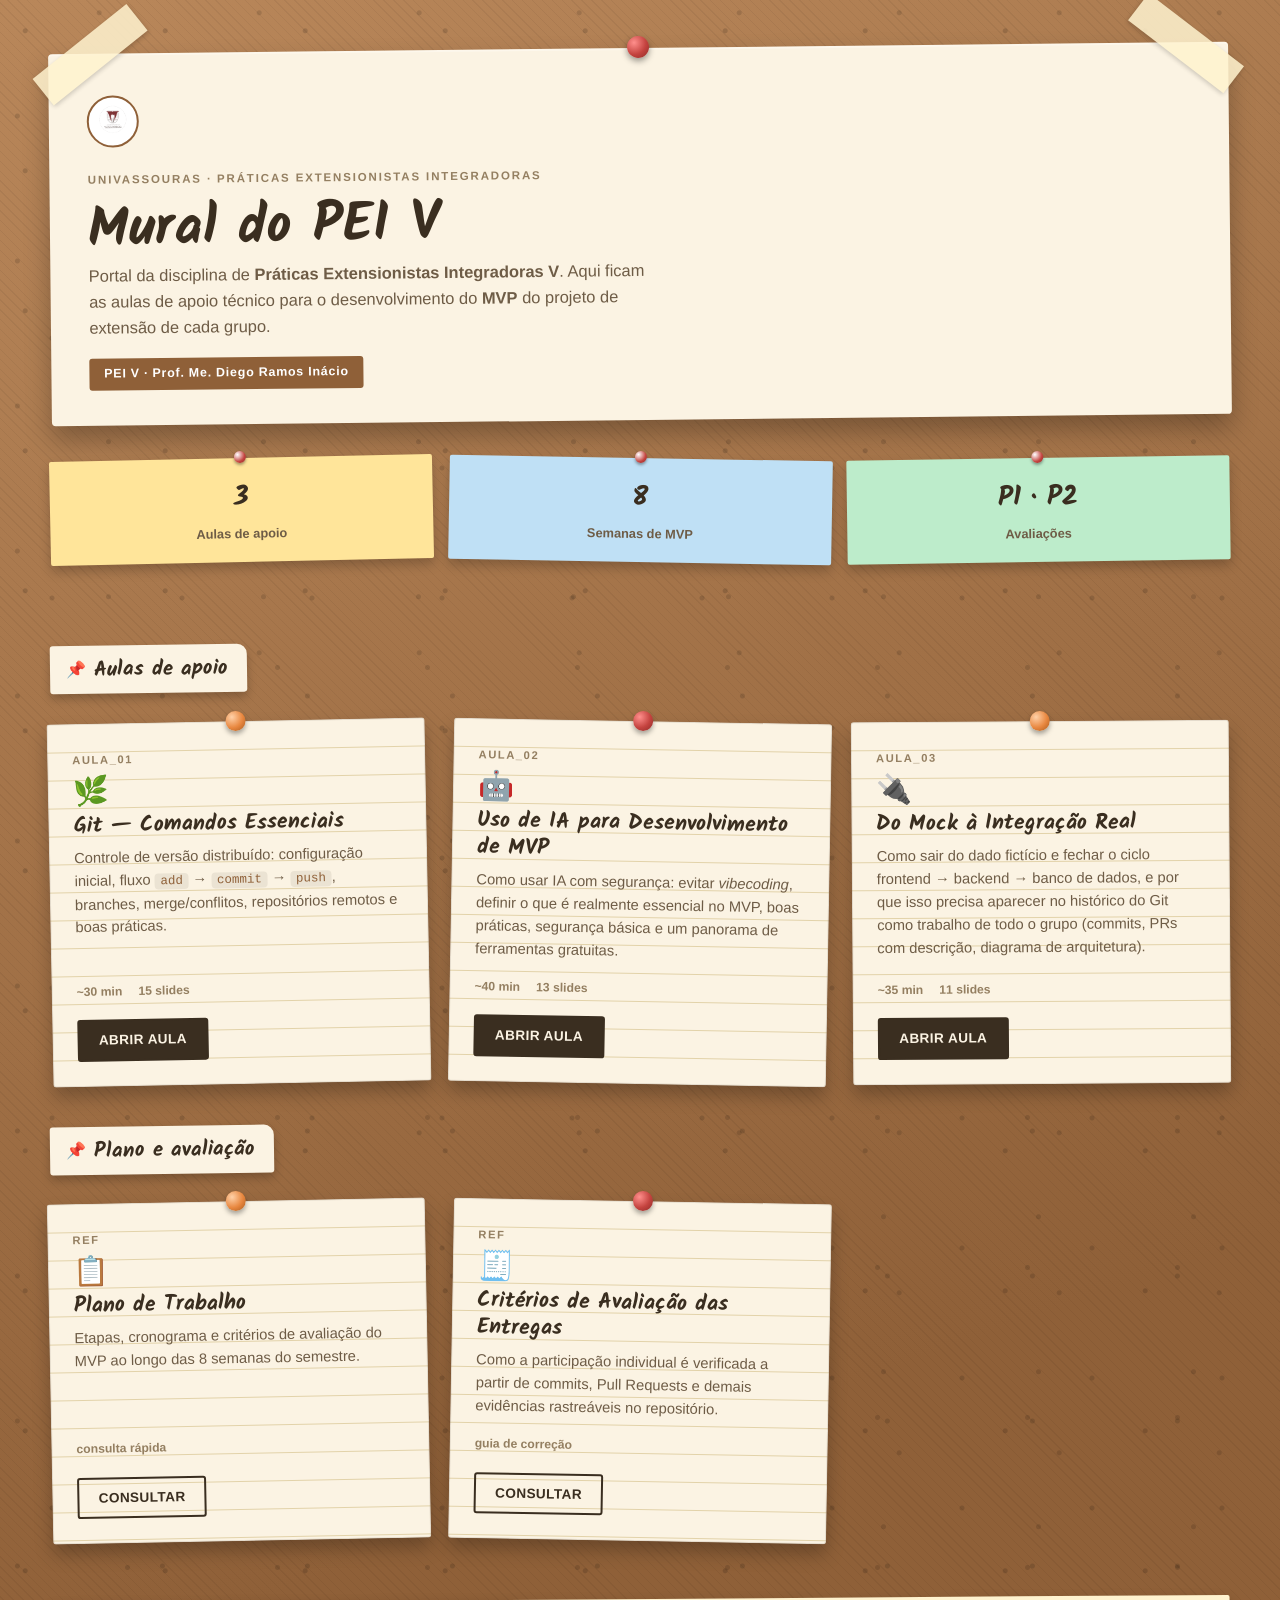
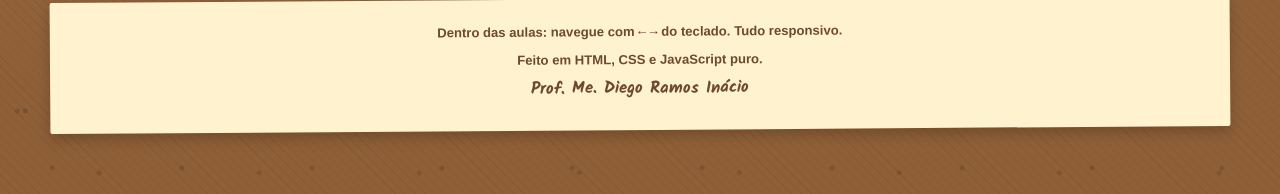
==== commit 095ccd59: "update - aula de mock para integração" ====
--- a/index.html
+++ b/index.html
@@ -27,7 +27,7 @@
 
     <!-- ===================== NÚMEROS ===================== -->
     <div class="stats">
-      <div class="stat-item"><span class="stat-number">2</span><div class="stat-label">Aulas de apoio</div></div>
+      <div class="stat-item"><span class="stat-number">3</span><div class="stat-label">Aulas de apoio</div></div>
       <div class="stat-item"><span class="stat-number">8</span><div class="stat-label">Semanas de MVP</div></div>
       <div class="stat-item"><span class="stat-number">P1 · P2</span><div class="stat-label">Avaliações</div></div>
     </div>
@@ -54,6 +54,15 @@
         <a href="Aula_02_IA_para_MVP.html" class="btn-primary">abrir aula</a>
       </div>
 
+      <div class="course-card">
+        <div class="course-num">aula_03</div>
+        <div class="course-icon">🔌</div>
+        <h3 class="course-title">Do Mock à Integração Real</h3>
+        <p class="course-description">Como sair do dado fictício e fechar o ciclo frontend → backend → banco de dados, e por que isso precisa aparecer no histórico do Git como trabalho de todo o grupo (commits, PRs com descrição, diagrama de arquitetura).</p>
+        <div class="course-meta"><span>~35 min</span><span>11 slides</span></div>
+        <a href="Aula_03_Integracao_Real.html" class="btn-primary">abrir aula</a>
+      </div>
+
     </div>
 
     <!-- ===================== APOIO ===================== -->
@@ -66,7 +75,7 @@
         <h3 class="course-title">Plano de Trabalho</h3>
         <p class="course-description">Etapas, cronograma e critérios de avaliação do MVP ao longo das 8 semanas do semestre.</p>
         <div class="course-meta"><span>consulta rápida</span></div>
-        <a href="README.md" class="btn-ghost">consultar</a>
+        <a href="Plano_de_Trabalho.html" class="btn-ghost">consultar</a>
       </div>
 
       <div class="course-card">
@@ -75,7 +84,7 @@
         <h3 class="course-title">Critérios de Avaliação das Entregas</h3>
         <p class="course-description">Como a participação individual é verificada a partir de commits, Pull Requests e demais evidências rastreáveis no repositório.</p>
         <div class="course-meta"><span>guia de correção</span></div>
-        <a href="CRITERIOS_AVALIACAO_ENTREGAS.md" class="btn-ghost">consultar</a>
+        <a href="Criterios_Avaliacao.html" class="btn-ghost">consultar</a>
       </div>
 
     </div>
--- a/assets/css/site.css
+++ b/assets/css/site.css
@@ -248,3 +248,68 @@
   .course-card, .courses-grid .course-card:nth-child(2n), .courses-grid .course-card:nth-child(3n){ transform:none }
   .header, .stat-item, .grupo-titulo, .banner, .footer{ transform:none }
 }
+
+/* ---------- páginas de documento (plano de trabalho, critérios etc.) ---------- */
+.back-link{
+  display:inline-block;margin-bottom:1.4rem;
+  color:var(--paper);font-weight:700;text-decoration:none;
+  font-size:.8rem;letter-spacing:.06em;text-transform:uppercase;
+}
+.back-link:hover{ text-decoration:underline; }
+
+.doc-card{
+  position:relative;
+  background:var(--paper);
+  background-image:repeating-linear-gradient(var(--paper) 0 27px, var(--card-line) 27px 28px);
+  border:1px solid rgba(58,46,32,.12);
+  border-radius:4px;
+  padding:2.4rem 2.4rem 2.6rem;
+  box-shadow:0 14px 26px rgba(0,0,0,.28), 0 2px 0 rgba(255,255,255,.3) inset;
+  transform:rotate(-0.4deg);
+}
+.doc-card .eyebrow{
+  font-family:var(--sans);font-size:.72rem;letter-spacing:.16em;
+  text-transform:uppercase;color:var(--muted-dim);margin-bottom:.5rem;font-weight:700;
+}
+.doc-card h1{
+  font-family:var(--hand);font-size:clamp(1.8rem,4.6vw,2.5rem);
+  font-weight:700;color:var(--ink);margin-bottom:1.3rem;line-height:1.15;
+}
+.doc-card h2{
+  font-family:var(--hand);font-size:1.4rem;font-weight:700;color:var(--ink);
+  margin:2.1rem 0 .9rem;padding-bottom:.35rem;
+  border-bottom:2px dashed var(--card-line);
+}
+.doc-card h2:first-of-type{ margin-top:0; }
+.doc-card h3{
+  font-family:var(--sans);font-size:1.02rem;font-weight:700;color:var(--cork-dark);
+  margin:1.4rem 0 .5rem;
+}
+.doc-card p{ color:var(--ink);margin-bottom:.9rem; }
+.doc-card ul, .doc-card ol{ margin:0 0 .9rem 1.4rem;color:var(--ink); }
+.doc-card li{ margin-bottom:.35rem;line-height:1.55; }
+.doc-card strong{ color:var(--cork-dark); }
+.doc-card hr{ border:none;border-top:1px dashed var(--card-line);margin:1.6rem 0; }
+.doc-card table{
+  width:100%;border-collapse:collapse;margin:.6rem 0 1.6rem;font-size:.9rem;
+  background:var(--paper);box-shadow:0 4px 10px rgba(0,0,0,.1);
+}
+.doc-card th, .doc-card td{
+  border:1px solid var(--card-line);padding:.55rem .75rem;text-align:left;vertical-align:top;
+  background:var(--paper);
+}
+.doc-card th{ background:var(--paper-2);font-weight:700; }
+.doc-card code{
+  font-family:Consolas,monospace;background:rgba(58,46,32,.08);
+  color:var(--cork-dark);padding:.05rem .35rem;border-radius:4px;font-size:.85em;
+}
+.doc-card pre{
+  background:rgba(58,46,32,.08);padding:1rem 1.1rem;border-radius:4px;
+  overflow-x:auto;margin-bottom:1.2rem;
+}
+.doc-card pre code{ background:none;padding:0;color:var(--ink); }
+
+@media(max-width:640px){
+  .doc-card{ padding:1.8rem 1.4rem 2rem;transform:none; }
+  .doc-card table{ font-size:.82rem; }
+}
